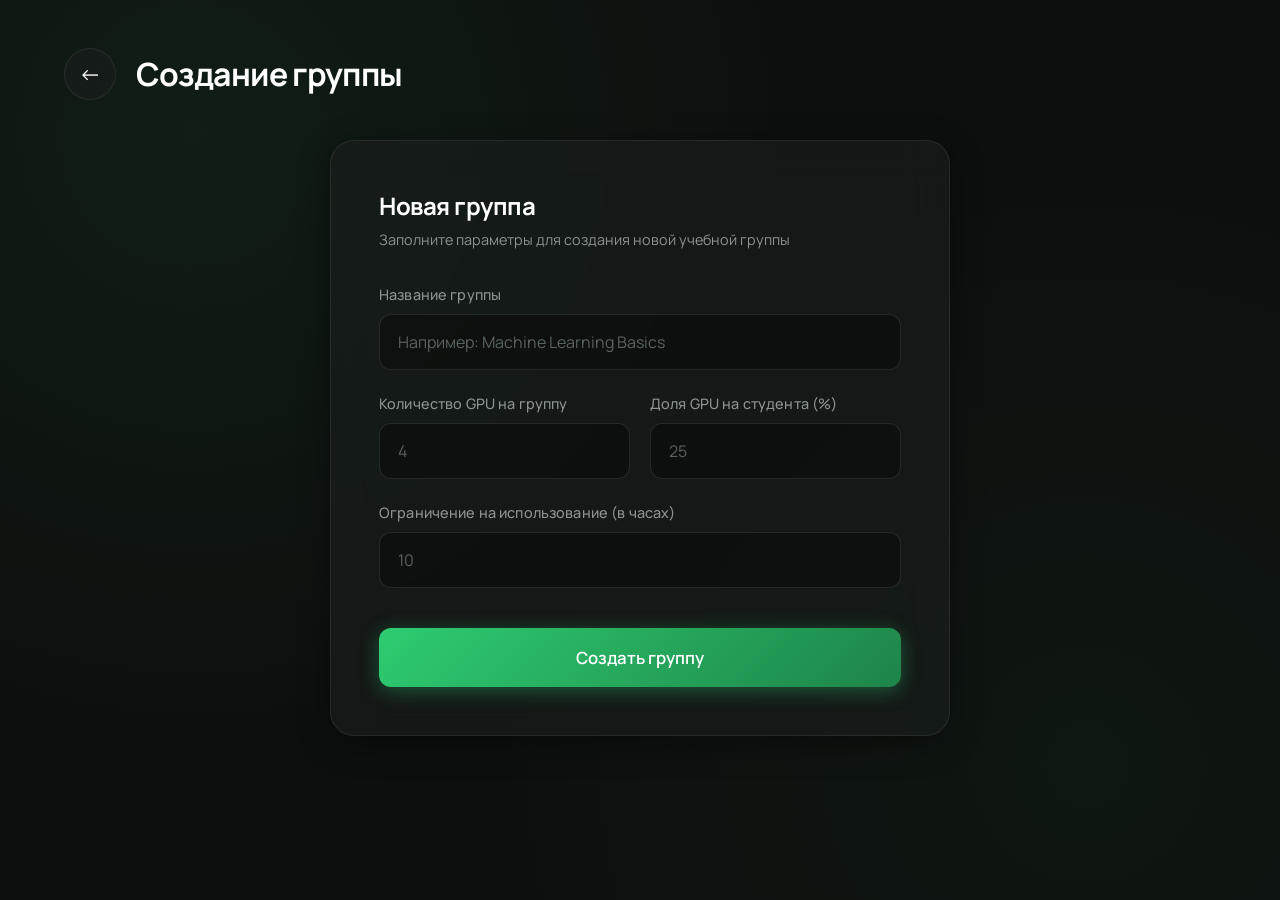
==== adding_group.html @ f39875e7 "Create adding_group.html" ====
<!DOCTYPE html>
<html lang="ru">
<head>
    <meta charset="UTF-8">
    <meta name="viewport" content="width=device-width, initial-scale=1.0">
    <title>Создание группы</title>
    <link rel="stylesheet" href="style.css">
    <style>
        .form-container {
            max-width: 620px;
            margin: 0 auto;
            padding: 48px;
        }

        .form-header {
            margin-bottom: 36px;
        }

        .form-header h2 {
            font-size: 1.5rem;
            margin-bottom: 8px;
        }

        .form-header p {
            color: var(--text-secondary);
            font-size: 0.9rem;
        }

        .form-row {
            display: grid;
            grid-template-columns: 1fr 1fr;
            gap: 20px;
        }

        .submit-btn {
            width: 100%;
            margin-top: 16px;
            padding: 18px;
            font-size: 1.05rem;
        }

        @media (max-width: 600px) {
            .form-row { grid-template-columns: 1fr; }
            .form-container { padding: 28px; }
        }
    </style>
</head>
<body>

    <div class="page-wrapper">
        <div class="top-bar">
            <a href="user_main.html" class="back-btn">←</a>
            <h1 class="page-title">Создание группы</h1>
        </div>

        <div class="form-container glass-panel">
            <div class="form-header">
                <h2>Новая группа</h2>
                <p>Заполните параметры для создания новой учебной группы</p>
            </div>

            <form>
                <div class="form-group">
                    <label class="form-label">Название группы</label>
                    <input type="text" class="form-input" placeholder="Например: Machine Learning Basics">
                </div>

                <div class="form-row">
                    <div class="form-group">
                        <label class="form-label">Количество GPU на группу</label>
                        <input type="number" class="form-input" placeholder="4">
                    </div>
                    <div class="form-group">
                        <label class="form-label">Доля GPU на студента (%)</label>
                        <input type="number" class="form-input" placeholder="25">
                    </div>
                </div>

                <div class="form-group">
                    <label class="form-label">Ограничение на использование (в часах)</label>
                    <input type="number" class="form-input" placeholder="10">
                </div>

                <button type="submit" class="btn btn-primary submit-btn">Создать группу</button>
            </form>
        </div>
    </div>

</body>
</html>
---- style.css ----
/* style.css */
@import url('https://fonts.googleapis.com/css2?family=Manrope:wght@400;500;600;700;800&display=swap');

:root {
    --bg-color: #0d0f0e;
    --bg-gradient-1: rgba(46, 204, 113, 0.08);
    --bg-gradient-2: rgba(39, 174, 96, 0.05);
    
    --card-bg: rgba(26, 30, 28, 0.65);
    --card-border: rgba(255, 255, 255, 0.08);
    --card-hover-border: rgba(46, 204, 113, 0.4);
    
    --accent: #2ecc71;
    --accent-dark: #1e8449;
    --accent-glow: rgba(46, 204, 113, 0.35);
    
    --text-primary: #ffffff;
    --text-secondary: #8b9491;
    --text-muted: #5a6360;
    
    --input-bg: rgba(0, 0, 0, 0.35);
    --input-border: rgba(255, 255, 255, 0.1);
    
    --radius-lg: 24px;
    --radius-md: 16px;
    --radius-sm: 12px;
    
    --transition: all 0.3s cubic-bezier(0.4, 0, 0.2, 1);
}

* {
    margin: 0;
    padding: 0;
    box-sizing: border-box;
    font-family: 'Manrope', sans-serif;
}

html, body {
    min-height: 100%;
}

body {
    background-color: var(--bg-color);
    color: var(--text-primary);
    min-height: 100vh;
    display: flex;
    flex-direction: column;
    overflow-x: hidden;
    background-image: 
        radial-gradient(circle at 15% 15%, var(--bg-gradient-1) 0%, transparent 45%),
        radial-gradient(circle at 85% 85%, var(--bg-gradient-2) 0%, transparent 45%);
    background-attachment: fixed;
}

/* ---------- Типографика ---------- */
h1, h2, h3 { font-weight: 700; letter-spacing: -0.02em; }
a { color: inherit; text-decoration: none; }

/* ---------- Стеклянная панель ---------- */
.glass-panel {
    background: var(--card-bg);
    backdrop-filter: blur(20px);
    -webkit-backdrop-filter: blur(20px);
    border: 1px solid var(--card-border);
    border-radius: var(--radius-lg);
    box-shadow: 0 8px 32px rgba(0, 0, 0, 0.4);
}

/* ---------- Кнопки ---------- */
.btn {
    padding: 14px 32px;
    border-radius: var(--radius-sm);
    border: none;
    font-weight: 600;
    font-size: 16px;
    cursor: pointer;
    transition: var(--transition);
    display: inline-flex;
    align-items: center;
    justify-content: center;
    gap: 8px;
}

.btn-primary {
    background: linear-gradient(135deg, var(--accent), var(--accent-dark));
    color: #fff;
    box-shadow: 0 4px 20px var(--accent-glow);
}

.btn-primary:hover {
    transform: translateY(-2px);
    box-shadow: 0 10px 30px var(--accent-glow);
}

.btn-primary:active { transform: translateY(0); }

/* ---------- Поля ввода ---------- */
.form-group { margin-bottom: 24px; }

.form-label {
    display: block;
    margin-bottom: 10px;
    color: var(--text-secondary);
    font-size: 0.9rem;
    font-weight: 500;
    letter-spacing: 0.01em;
}

.form-input {
    width: 100%;
    padding: 16px 18px;
    background: var(--input-bg);
    border: 1px solid var(--input-border);
    border-radius: var(--radius-sm);
    color: var(--text-primary);
    font-size: 1rem;
    outline: none;
    transition: var(--transition);
}

.form-input::placeholder { color: var(--text-muted); }

.form-input:focus {
    border-color: var(--accent);
    box-shadow: 0 0 0 4px rgba(46, 204, 113, 0.12);
    background: rgba(0, 0, 0, 0.5);
}

/* ---------- Верхняя панель навигации ---------- */
.top-bar {
    display: flex;
    align-items: center;
    margin-bottom: 40px;
    gap: 20px;
}

.back-btn {
    width: 52px;
    height: 52px;
    flex-shrink: 0;
    border-radius: 50%;
    display: flex;
    align-items: center;
    justify-content: center;
    background: var(--card-bg);
    border: 1px solid var(--card-border);
    color: #fff;
    font-size: 22px;
    transition: var(--transition);
    backdrop-filter: blur(20px);
}

.back-btn:hover {
    background: var(--accent);
    border-color: var(--accent);
    transform: translateX(-3px);
    box-shadow: 0 4px 20px var(--accent-glow);
}

.page-title {
    font-size: 2rem;
    font-weight: 700;
}

/* ---------- Обертка страницы ---------- */
.page-wrapper {
    max-width: 1200px;
    margin: 0 auto;
    padding: 48px 24px;
    width: 100%;
    flex: 1;
}

/* ---------- Скроллбар ---------- */
::-webkit-scrollbar { width: 10px; height: 10px; }
::-webkit-scrollbar-track { background: transparent; }
::-webkit-scrollbar-thumb {
    background: rgba(255,255,255,0.1);
    border-radius: 10px;
}
::-webkit-scrollbar-thumb:hover { background: var(--accent-dark); }
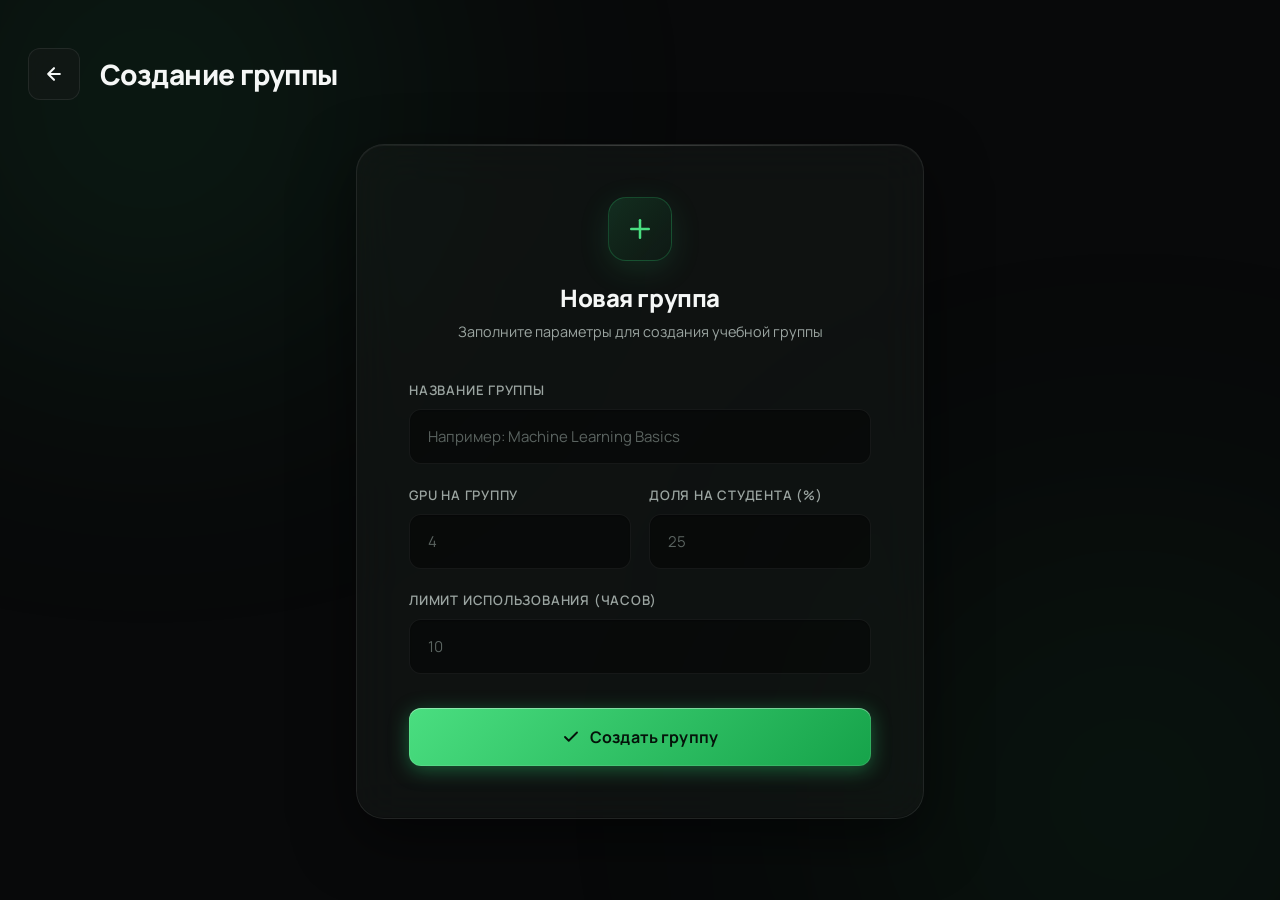
==== commit fb38f4b4: "Update adding_group.html" ====
--- a/adding_group.html
+++ b/adding_group.html
@@ -3,21 +3,37 @@
 <head>
     <meta charset="UTF-8">
     <meta name="viewport" content="width=device-width, initial-scale=1.0">
-    <title>Создание группы</title>
+    <title>Создание группы — GPU Platform</title>
     <link rel="stylesheet" href="style.css">
     <style>
         .form-container {
-            max-width: 620px;
+            max-width: 640px;
             margin: 0 auto;
-            padding: 48px;
+            padding: 52px;
         }
 
         .form-header {
-            margin-bottom: 36px;
+            margin-bottom: 40px;
+            text-align: center;
         }
+
+        .form-header-icon {
+            width: 64px; height: 64px;
+            border-radius: 18px;
+            background: linear-gradient(135deg, rgba(46,204,113,0.15), rgba(22,163,74,0.05));
+            border: 1px solid rgba(46,204,113,0.25);
+            display: flex; align-items: center; justify-content: center;
+            margin: 0 auto 20px;
+            color: var(--accent-bright);
+            box-shadow: 0 8px 30px rgba(46,204,113,0.15);
+        }
+
+        .form-header-icon svg { width: 30px; height: 30px; }
 
         .form-header h2 {
             font-size: 1.5rem;
+            font-weight: 800;
+            letter-spacing: -0.02em;
             margin-bottom: 8px;
         }
 
@@ -29,19 +45,19 @@
         .form-row {
             display: grid;
             grid-template-columns: 1fr 1fr;
-            gap: 20px;
+            gap: 18px;
         }
 
         .submit-btn {
             width: 100%;
-            margin-top: 16px;
+            margin-top: 12px;
             padding: 18px;
-            font-size: 1.05rem;
+            font-size: 1rem;
         }
 
         @media (max-width: 600px) {
             .form-row { grid-template-columns: 1fr; }
-            .form-container { padding: 28px; }
+            .form-container { padding: 32px 24px; }
         }
     </style>
 </head>
@@ -49,42 +65,58 @@
 
     <div class="page-wrapper">
         <div class="top-bar">
-            <a href="user_main.html" class="back-btn">←</a>
+            <a href="user_main.html" class="back-btn">
+                <svg viewBox="0 0 24 24" fill="none" stroke="currentColor" stroke-width="2.5" stroke-linecap="round" stroke-linejoin="round">
+                    <path d="M19 12H5M12 19l-7-7 7-7"/>
+                </svg>
+            </a>
             <h1 class="page-title">Создание группы</h1>
         </div>
 
-        <div class="form-container glass-panel">
+        <div class="form-container glass-panel fade-in">
             <div class="form-header">
+                <div class="form-header-icon">
+                    <svg viewBox="0 0 24 24" fill="none" stroke="currentColor" stroke-width="2" stroke-linecap="round" stroke-linejoin="round">
+                        <line x1="12" y1="5" x2="12" y2="19"/>
+                        <line x1="5" y1="12" x2="19" y2="12"/>
+                    </svg>
+                </div>
                 <h2>Новая группа</h2>
-                <p>Заполните параметры для создания новой учебной группы</p>
+                <p>Заполните параметры для создания учебной группы</p>
             </div>
 
-            <form>
+            <form id="createGroupForm">
                 <div class="form-group">
                     <label class="form-label">Название группы</label>
-                    <input type="text" class="form-input" placeholder="Например: Machine Learning Basics">
+                    <input type="text" class="form-input" placeholder="Например: Machine Learning Basics" required>
                 </div>
 
                 <div class="form-row">
                     <div class="form-group">
-                        <label class="form-label">Количество GPU на группу</label>
-                        <input type="number" class="form-input" placeholder="4">
+                        <label class="form-label">GPU на группу</label>
+                        <input type="number" class="form-input" placeholder="4" min="1" required>
                     </div>
                     <div class="form-group">
-                        <label class="form-label">Доля GPU на студента (%)</label>
-                        <input type="number" class="form-input" placeholder="25">
+                        <label class="form-label">Доля на студента (%)</label>
+                        <input type="number" class="form-input" placeholder="25" min="1" max="100" required>
                     </div>
                 </div>
 
                 <div class="form-group">
-                    <label class="form-label">Ограничение на использование (в часах)</label>
-                    <input type="number" class="form-input" placeholder="10">
+                    <label class="form-label">Лимит использования (часов)</label>
+                    <input type="number" class="form-input" placeholder="10" min="1" required>
                 </div>
 
-                <button type="submit" class="btn btn-primary submit-btn">Создать группу</button>
+                <button type="submit" class="btn btn-primary submit-btn">
+                    <svg width="18" height="18" viewBox="0 0 24 24" fill="none" stroke="currentColor" stroke-width="2.5" stroke-linecap="round" stroke-linejoin="round">
+                        <polyline points="20 6 9 17 4 12"/>
+                    </svg>
+                    Создать группу
+                </button>
             </form>
         </div>
     </div>
 
+    <script src="script.js"></script>
 </body>
 </html>
--- a/style.css
+++ b/style.css
@@ -1,109 +1,202 @@
-/* style.css */
+/* ============================================
+   PREMIUM GPU PLATFORM — CORE STYLES
+   ============================================ */
 @import url('https://fonts.googleapis.com/css2?family=Manrope:wght@400;500;600;700;800&display=swap');
 
 :root {
-    --bg-color: #0d0f0e;
-    --bg-gradient-1: rgba(46, 204, 113, 0.08);
-    --bg-gradient-2: rgba(39, 174, 96, 0.05);
-    
-    --card-bg: rgba(26, 30, 28, 0.65);
-    --card-border: rgba(255, 255, 255, 0.08);
-    --card-hover-border: rgba(46, 204, 113, 0.4);
-    
+    /* Фон */
+    --bg-base: #08090a;
+    --bg-elevated: #0f1112;
+    
+    /* Акценты */
     --accent: #2ecc71;
-    --accent-dark: #1e8449;
-    --accent-glow: rgba(46, 204, 113, 0.35);
-    
-    --text-primary: #ffffff;
-    --text-secondary: #8b9491;
+    --accent-bright: #4ade80;
+    --accent-deep: #16a34a;
+    --accent-glow: rgba(46, 204, 113, 0.4);
+    --accent-soft: rgba(46, 204, 113, 0.08);
+    
+    /* Текст */
+    --text-primary: #f5f7f6;
+    --text-secondary: #9ba5a1;
     --text-muted: #5a6360;
     
-    --input-bg: rgba(0, 0, 0, 0.35);
-    --input-border: rgba(255, 255, 255, 0.1);
-    
-    --radius-lg: 24px;
-    --radius-md: 16px;
+    /* Стекло */
+    --glass-bg: rgba(22, 26, 24, 0.55);
+    --glass-border: rgba(255, 255, 255, 0.08);
+    --glass-highlight: rgba(255, 255, 255, 0.04);
+    --glass-shadow: 0 20px 60px rgba(0, 0, 0, 0.5);
+    
+    /* Инпуты */
+    --input-bg: rgba(0, 0, 0, 0.4);
+    --input-border: rgba(255, 255, 255, 0.06);
+    
+    /* Радиусы */
+    --radius-xs: 8px;
     --radius-sm: 12px;
-    
-    --transition: all 0.3s cubic-bezier(0.4, 0, 0.2, 1);
-}
-
-* {
-    margin: 0;
-    padding: 0;
-    box-sizing: border-box;
-    font-family: 'Manrope', sans-serif;
-}
-
-html, body {
-    min-height: 100%;
-}
+    --radius-md: 18px;
+    --radius-lg: 28px;
+    --radius-xl: 36px;
+    
+    /* Тайминги */
+    --ease: cubic-bezier(0.4, 0, 0.2, 1);
+    --ease-bounce: cubic-bezier(0.34, 1.56, 0.64, 1);
+}
+
+* { margin: 0; padding: 0; box-sizing: border-box; }
+
+html { scroll-behavior: smooth; }
 
 body {
-    background-color: var(--bg-color);
+    font-family: 'Manrope', system-ui, sans-serif;
+    background: var(--bg-base);
     color: var(--text-primary);
     min-height: 100vh;
-    display: flex;
-    flex-direction: column;
     overflow-x: hidden;
-    background-image: 
-        radial-gradient(circle at 15% 15%, var(--bg-gradient-1) 0%, transparent 45%),
-        radial-gradient(circle at 85% 85%, var(--bg-gradient-2) 0%, transparent 45%);
-    background-attachment: fixed;
-}
-
-/* ---------- Типографика ---------- */
-h1, h2, h3 { font-weight: 700; letter-spacing: -0.02em; }
-a { color: inherit; text-decoration: none; }
-
-/* ---------- Стеклянная панель ---------- */
+    position: relative;
+    -webkit-font-smoothing: antialiased;
+    -moz-osx-font-smoothing: grayscale;
+}
+
+/* ============================================
+   ФОНОВЫЕ СВЕТЯЩИЕСЯ СФЕРЫ
+   ============================================ */
+body::before,
+body::after {
+    content: '';
+    position: fixed;
+    border-radius: 50%;
+    filter: blur(140px);
+    z-index: -1;
+    pointer-events: none;
+}
+
+body::before {
+    width: 600px;
+    height: 600px;
+    background: radial-gradient(circle, rgba(46, 204, 113, 0.22) 0%, transparent 70%);
+    top: -200px;
+    left: -150px;
+    animation: float-blob 20s ease-in-out infinite;
+}
+
+body::after {
+    width: 700px;
+    height: 700px;
+    background: radial-gradient(circle, rgba(22, 163, 74, 0.15) 0%, transparent 70%);
+    bottom: -250px;
+    right: -200px;
+    animation: float-blob 25s ease-in-out infinite reverse;
+}
+
+@keyframes float-blob {
+    0%, 100% { transform: translate(0, 0) scale(1); }
+    33% { transform: translate(80px, -60px) scale(1.1); }
+    66% { transform: translate(-60px, 80px) scale(0.95); }
+}
+
+/* ============================================
+   СТЕКЛЯННЫЕ ПАНЕЛИ
+   ============================================ */
 .glass-panel {
-    background: var(--card-bg);
-    backdrop-filter: blur(20px);
-    -webkit-backdrop-filter: blur(20px);
-    border: 1px solid var(--card-border);
+    background: var(--glass-bg);
+    backdrop-filter: blur(24px) saturate(160%);
+    -webkit-backdrop-filter: blur(24px) saturate(160%);
+    border: 1px solid var(--glass-border);
     border-radius: var(--radius-lg);
-    box-shadow: 0 8px 32px rgba(0, 0, 0, 0.4);
-}
-
-/* ---------- Кнопки ---------- */
+    box-shadow: 
+        var(--glass-shadow),
+        inset 0 1px 0 0 var(--glass-highlight),
+        inset 0 -1px 0 0 rgba(0, 0, 0, 0.2);
+    position: relative;
+    overflow: hidden;
+}
+
+.glass-panel::before {
+    content: '';
+    position: absolute;
+    top: 0; left: 0; right: 0;
+    height: 1px;
+    background: linear-gradient(90deg, transparent, rgba(255,255,255,0.15), transparent);
+}
+
+/* ============================================
+   КНОПКИ
+   ============================================ */
 .btn {
     padding: 14px 32px;
     border-radius: var(--radius-sm);
     border: none;
+    font-family: inherit;
     font-weight: 600;
-    font-size: 16px;
+    font-size: 15px;
+    letter-spacing: 0.01em;
     cursor: pointer;
-    transition: var(--transition);
+    transition: all 0.35s var(--ease);
     display: inline-flex;
     align-items: center;
     justify-content: center;
-    gap: 8px;
+    gap: 10px;
+    position: relative;
+    overflow: hidden;
+    white-space: nowrap;
 }
 
 .btn-primary {
-    background: linear-gradient(135deg, var(--accent), var(--accent-dark));
-    color: #fff;
-    box-shadow: 0 4px 20px var(--accent-glow);
+    background: linear-gradient(135deg, var(--accent-bright) 0%, var(--accent-deep) 100%);
+    color: #05130a;
+    font-weight: 700;
+    box-shadow: 
+        0 4px 20px var(--accent-glow),
+        0 0 0 1px rgba(255, 255, 255, 0.1) inset,
+        0 1px 0 rgba(255, 255, 255, 0.3) inset;
+}
+
+.btn-primary::after {
+    content: '';
+    position: absolute;
+    inset: 0;
+    background: linear-gradient(135deg, rgba(255,255,255,0.3) 0%, transparent 50%);
+    opacity: 0;
+    transition: opacity 0.35s var(--ease);
 }
 
 .btn-primary:hover {
     transform: translateY(-2px);
-    box-shadow: 0 10px 30px var(--accent-glow);
-}
-
+    box-shadow: 
+        0 12px 40px var(--accent-glow),
+        0 0 0 1px rgba(255, 255, 255, 0.15) inset,
+        0 1px 0 rgba(255, 255, 255, 0.4) inset;
+}
+
+.btn-primary:hover::after { opacity: 1; }
 .btn-primary:active { transform: translateY(0); }
 
-/* ---------- Поля ввода ---------- */
-.form-group { margin-bottom: 24px; }
+.btn-ghost {
+    background: rgba(255, 255, 255, 0.04);
+    border: 1px solid var(--glass-border);
+    color: var(--text-primary);
+    backdrop-filter: blur(10px);
+}
+
+.btn-ghost:hover {
+    background: rgba(255, 255, 255, 0.08);
+    border-color: rgba(255, 255, 255, 0.15);
+    transform: translateY(-1px);
+}
+
+/* ============================================
+   ИНПУТЫ
+   ============================================ */
+.form-group { margin-bottom: 22px; }
 
 .form-label {
     display: block;
     margin-bottom: 10px;
     color: var(--text-secondary);
-    font-size: 0.9rem;
-    font-weight: 500;
-    letter-spacing: 0.01em;
+    font-size: 0.82rem;
+    font-weight: 600;
+    letter-spacing: 0.06em;
+    text-transform: uppercase;
 }
 
 .form-input {
@@ -113,24 +206,52 @@
     border: 1px solid var(--input-border);
     border-radius: var(--radius-sm);
     color: var(--text-primary);
-    font-size: 1rem;
+    font-family: inherit;
+    font-size: 15px;
+    font-weight: 500;
     outline: none;
-    transition: var(--transition);
-}
-
-.form-input::placeholder { color: var(--text-muted); }
+    transition: all 0.3s var(--ease);
+    box-shadow: inset 0 1px 2px rgba(0,0,0,0.3);
+}
+
+.form-input::placeholder { 
+    color: var(--text-muted); 
+    font-weight: 400;
+}
+
+.form-input:hover {
+    border-color: rgba(255, 255, 255, 0.12);
+}
 
 .form-input:focus {
     border-color: var(--accent);
-    box-shadow: 0 0 0 4px rgba(46, 204, 113, 0.12);
-    background: rgba(0, 0, 0, 0.5);
-}
-
-/* ---------- Верхняя панель навигации ---------- */
+    background: rgba(0, 0, 0, 0.6);
+    box-shadow: 
+        0 0 0 4px var(--accent-soft),
+        inset 0 1px 2px rgba(0,0,0,0.3),
+        0 0 30px rgba(46, 204, 113, 0.1);
+}
+
+/* ============================================
+   СТРАНИЦА WRAPPER
+   ============================================ */
+.page-wrapper {
+    max-width: 1280px;
+    margin: 0 auto;
+    padding: 48px 28px;
+    width: 100%;
+    min-height: 100vh;
+    display: flex;
+    flex-direction: column;
+}
+
+/* ============================================
+   ВЕРХНЯЯ ПАНЕЛЬ
+   ============================================ */
 .top-bar {
     display: flex;
     align-items: center;
-    margin-bottom: 40px;
+    margin-bottom: 44px;
     gap: 20px;
 }
 
@@ -138,44 +259,56 @@
     width: 52px;
     height: 52px;
     flex-shrink: 0;
-    border-radius: 50%;
+    border-radius: var(--radius-sm);
     display: flex;
     align-items: center;
     justify-content: center;
-    background: var(--card-bg);
-    border: 1px solid var(--card-border);
-    color: #fff;
-    font-size: 22px;
-    transition: var(--transition);
+    background: var(--glass-bg);
+    border: 1px solid var(--glass-border);
+    color: var(--text-primary);
     backdrop-filter: blur(20px);
-}
+    transition: all 0.3s var(--ease);
+    cursor: pointer;
+}
+
+.back-btn svg { width: 20px; height: 20px; }
 
 .back-btn:hover {
     background: var(--accent);
     border-color: var(--accent);
-    transform: translateX(-3px);
-    box-shadow: 0 4px 20px var(--accent-glow);
+    color: #05130a;
+    transform: translateX(-4px);
+    box-shadow: 0 8px 24px var(--accent-glow);
 }
 
 .page-title {
-    font-size: 2rem;
-    font-weight: 700;
-}
-
-/* ---------- Обертка страницы ---------- */
-.page-wrapper {
-    max-width: 1200px;
-    margin: 0 auto;
-    padding: 48px 24px;
-    width: 100%;
-    flex: 1;
-}
-
-/* ---------- Скроллбар ---------- */
+    font-size: 1.75rem;
+    font-weight: 800;
+    letter-spacing: -0.02em;
+}
+
+/* ============================================
+   СКРОЛЛБАР
+   ============================================ */
 ::-webkit-scrollbar { width: 10px; height: 10px; }
 ::-webkit-scrollbar-track { background: transparent; }
 ::-webkit-scrollbar-thumb {
-    background: rgba(255,255,255,0.1);
+    background: rgba(255,255,255,0.08);
     border-radius: 10px;
-}
-::-webkit-scrollbar-thumb:hover { background: var(--accent-dark); }
+    border: 2px solid transparent;
+    background-clip: padding-box;
+}
+::-webkit-scrollbar-thumb:hover { background: rgba(46, 204, 113, 0.4); background-clip: padding-box; }
+
+/* ============================================
+   АНИМАЦИИ ПОЯВЛЕНИЯ
+   ============================================ */
+@keyframes fadeInUp {
+    from { opacity: 0; transform: translateY(20px); }
+    to { opacity: 1; transform: translateY(0); }
+}
+
+.fade-in { animation: fadeInUp 0.6s var(--ease) both; }
+.fade-in-1 { animation: fadeInUp 0.6s var(--ease) 0.1s both; }
+.fade-in-2 { animation: fadeInUp 0.6s var(--ease) 0.2s both; }
+.fade-in-3 { animation: fadeInUp 0.6s var(--ease) 0.3s both; }
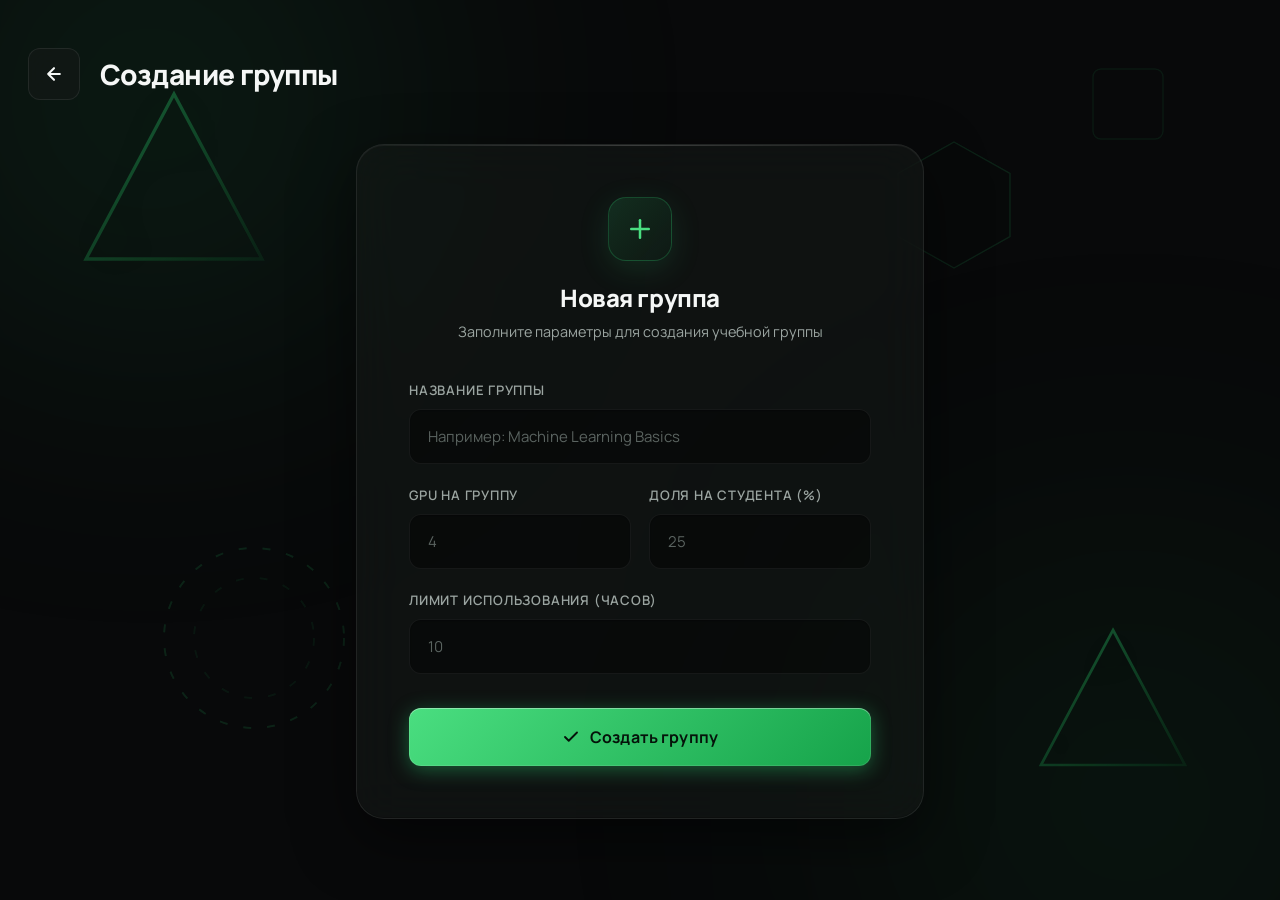
==== commit 3b78e4ee: "Update adding_group.html" ====
--- a/adding_group.html
+++ b/adding_group.html
@@ -62,6 +62,64 @@
     </style>
 </head>
 <body>
+    <!-- ============================================
+     ФОНОВАЯ ГЕОМЕТРИЯ
+     ============================================ -->
+<div class="background-decor" id="backgroundDecor">
+
+    <!-- SVG-градиент (один раз на страницу) -->
+    <svg width="0" height="0" style="position:absolute;">
+        <defs>
+            <linearGradient id="gradGreen" x1="0%" y1="0%" x2="100%" y2="100%">
+                <stop offset="0%" stop-color="#2ecc71" stop-opacity="0.8"/>
+                <stop offset="100%" stop-color="#16a34a" stop-opacity="0.2"/>
+            </linearGradient>
+        </defs>
+    </svg>
+
+    <!-- Треугольник 1 -->
+    <div class="decor-shape triangle-1" data-speed="0.4">
+        <svg viewBox="0 0 100 100">
+            <polygon points="50,10 90,85 10,85"/>
+        </svg>
+    </div>
+
+    <!-- Треугольник 2 -->
+    <div class="decor-shape triangle-2" data-speed="0.6">
+        <svg viewBox="0 0 100 100">
+            <polygon points="50,10 90,85 10,85"/>
+        </svg>
+    </div>
+
+    <!-- Гексагон -->
+    <div class="decor-shape hexagon" data-speed="0.3">
+        <svg viewBox="0 0 100 100">
+            <polygon points="50,5 90,27.5 90,72.5 50,95 10,72.5 10,27.5"/>
+        </svg>
+    </div>
+
+    <!-- Кольцо -->
+    <div class="decor-shape ring" data-speed="0.5">
+        <svg viewBox="0 0 100 100">
+            <circle cx="50" cy="50" r="45"/>
+            <circle cx="50" cy="50" r="30" opacity="0.5"/>
+        </svg>
+    </div>
+
+    <!-- Маленький треугольник -->
+    <div class="decor-shape triangle-small" data-speed="0.8">
+        <svg viewBox="0 0 100 100">
+            <polygon points="50,10 90,85 10,85"/>
+        </svg>
+    </div>
+
+    <!-- Квадрат -->
+    <div class="decor-shape square-rotated" data-speed="0.45">
+        <svg viewBox="0 0 100 100">
+            <rect x="15" y="15" width="70" height="70" rx="8"/>
+        </svg>
+    </div>
+</div>
 
     <div class="page-wrapper">
         <div class="top-bar">
--- a/style.css
+++ b/style.css
@@ -312,3 +312,156 @@
 .fade-in-1 { animation: fadeInUp 0.6s var(--ease) 0.1s both; }
 .fade-in-2 { animation: fadeInUp 0.6s var(--ease) 0.2s both; }
 .fade-in-3 { animation: fadeInUp 0.6s var(--ease) 0.3s both; }
+/* ============================================
+   ФОНОВАЯ ГЕОМЕТРИЯ (ВРАЩАЮЩИЕСЯ ФИГУРЫ)
+   ============================================ */
+
+.background-decor {
+    position: fixed;
+    inset: 0;
+    z-index: -2;
+    overflow: hidden;
+    pointer-events: none;
+    opacity: 0.55;
+}
+
+/* Общие стили для всех фигур */
+.decor-shape {
+    position: absolute;
+    will-change: transform;
+    transition: transform 0.8s cubic-bezier(0.4, 0, 0.2, 1);
+}
+
+.decor-shape svg {
+    display: block;
+    width: 100%;
+    height: 100%;
+    overflow: visible;
+}
+
+/* --- ТРЕУГОЛЬНИК 1 (большой, левый верх) --- */
+.triangle-1 {
+    top: 8%;
+    left: 5%;
+    width: 220px;
+    height: 220px;
+    animation: rotate-slow 60s linear infinite;
+    filter: drop-shadow(0 0 30px rgba(46, 204, 113, 0.25));
+}
+
+.triangle-1 svg {
+    stroke: url(#gradGreen);
+    stroke-width: 1.5;
+    fill: none;
+}
+
+/* --- ТРЕУГОЛЬНИК 2 (средний, правый низ) --- */
+.triangle-2 {
+    bottom: 12%;
+    right: 6%;
+    width: 180px;
+    height: 180px;
+    animation: rotate-reverse 45s linear infinite;
+    filter: drop-shadow(0 0 25px rgba(46, 204, 113, 0.2));
+}
+
+.triangle-2 svg {
+    stroke: url(#gradGreen);
+    stroke-width: 1.5;
+    fill: none;
+}
+
+/* --- ГЕКСАГОН (центр-верх) --- */
+.hexagon {
+    top: 15%;
+    right: 20%;
+    width: 140px;
+    height: 140px;
+    animation: rotate-slow 80s linear infinite, pulse-soft 6s ease-in-out infinite;
+    opacity: 0.7;
+}
+
+.hexagon svg {
+    stroke: rgba(46, 204, 113, 0.35);
+    stroke-width: 1;
+    fill: rgba(46, 204, 113, 0.02);
+}
+
+/* --- КОЛЬЦО (левый низ) --- */
+.ring {
+    bottom: 18%;
+    left: 12%;
+    width: 200px;
+    height: 200px;
+    animation: rotate-reverse 50s linear infinite;
+}
+
+.ring svg {
+    stroke: rgba(46, 204, 113, 0.25);
+    stroke-width: 1;
+    fill: none;
+    stroke-dasharray: 4 8;
+}
+
+/* --- МАЛЕНЬКИЙ ТРЕУГОЛЬНИК (случайный) --- */
+.triangle-small {
+    top: 55%;
+    left: 45%;
+    width: 80px;
+    height: 80px;
+    animation: rotate-slow 30s linear infinite;
+    opacity: 0.5;
+}
+
+.triangle-small svg {
+    stroke: rgba(46, 204, 113, 0.4);
+    stroke-width: 2;
+    fill: none;
+}
+
+/* --- КВАДРАТ (вращающийся, правый верх) --- */
+.square-rotated {
+    top: 6%;
+    right: 8%;
+    width: 100px;
+    height: 100px;
+    animation: rotate-reverse 40s linear infinite;
+    opacity: 0.5;
+}
+
+.square-rotated svg {
+    stroke: rgba(46, 204, 113, 0.3);
+    stroke-width: 1.5;
+    fill: none;
+}
+
+/* ============================================
+   АНИМАЦИИ
+   ============================================ */
+@keyframes rotate-slow {
+    from { transform: rotate(0deg); }
+    to { transform: rotate(360deg); }
+}
+
+@keyframes rotate-reverse {
+    from { transform: rotate(0deg); }
+    to { transform: rotate(-360deg); }
+}
+
+@keyframes pulse-soft {
+    0%, 100% { opacity: 0.5; }
+    50% { opacity: 0.9; }
+}
+
+/* Дополнительный параллакс через CSS-переменные (задаются в JS) */
+.background-decor {
+    transform: translate(var(--mx, 0), var(--my, 0));
+    transition: transform 0.6s ease-out;
+}
+
+/* Скрываем на мобильных, чтобы не мешало */
+@media (max-width: 640px) {
+    .background-decor { opacity: 0.3; }
+    .triangle-1, .triangle-2 { width: 120px; height: 120px; }
+    .ring, .hexagon { width: 100px; height: 100px; }
+}
